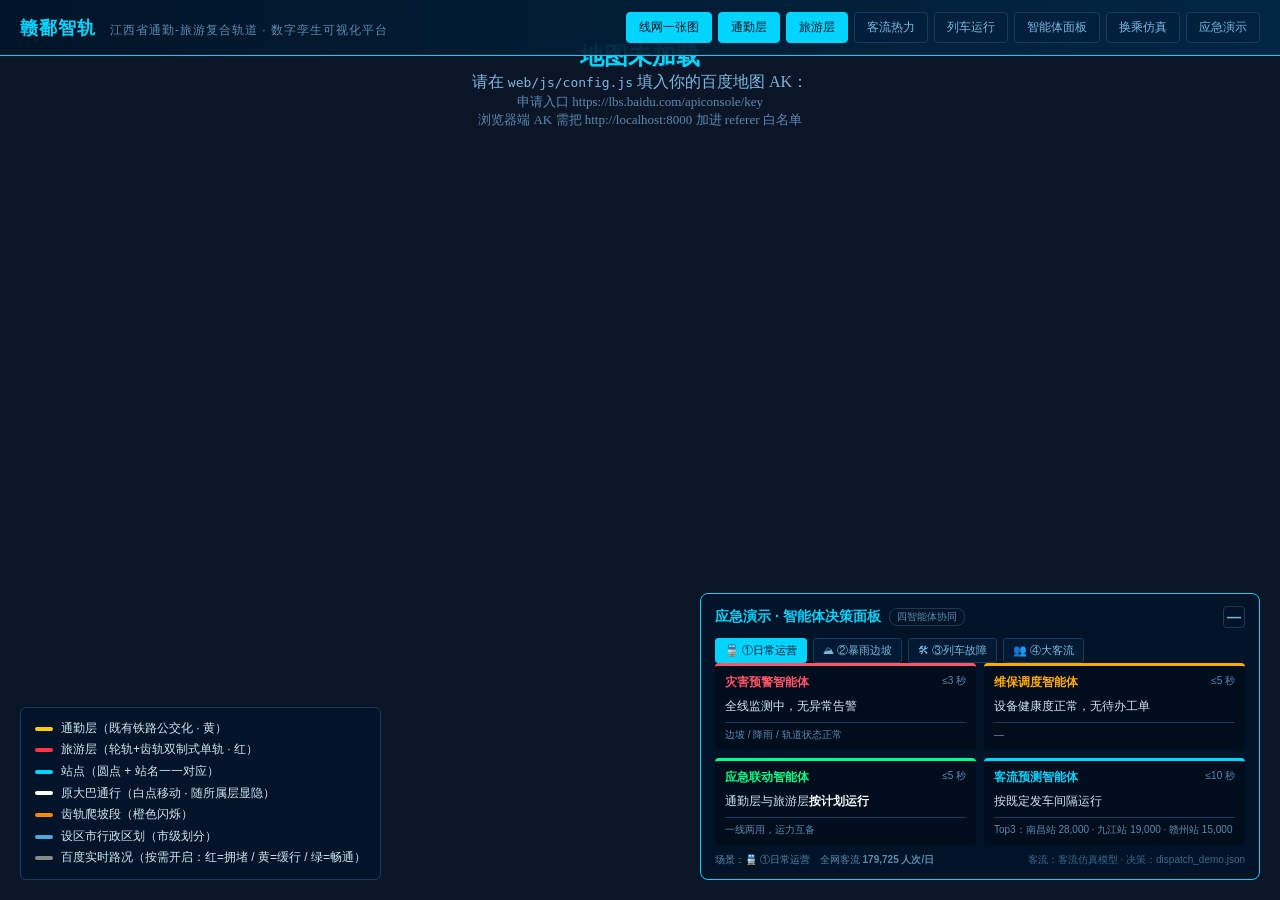
==== bmap.html @ 65871fc3 "Add files via upload" ====
<!DOCTYPE html>
<html lang="zh-CN">
<head>
  <meta charset="UTF-8">
  <meta name="viewport" content="width=device-width, initial-scale=1.0">
  <title>赣鄱智轨——线网一张图</title>
  <link rel="stylesheet" href="css/style.css">
  <!-- 1) 先加载配置（含 BMAP_AK + 线路/站点数据） -->
  <script src="js/config.js"></script>
  <!-- 2) 加载模块一基座逻辑（initMap 等） + 各功能模块 -->
  <script src="js/map-base.js"></script>
  <script src="js/heatmap.js"></script>
  <script src="js/agent-panel.js"></script>
  <script src="js/emergency.js"></script>
  <script src="js/train-sim.js"></script>
  <script src="js/transfer-sim.js"></script>
  <script src="js/app.js"></script>
  <!-- 3) 注入百度地图 JSAPI GL（AK 取自 config.js 的 window.GanpoConfig.BMAP_AK）
       ★ 必须用 document.write 在"HTML 解析阶段"同步注入 ★
       为什么不能改成动态 createElement('script')：
       百度 api 返回的脚本内部使用 document.write() 二次追加 getscript。
       动态插入的 script 默认是 async，一旦它加载完成时文档已解析结束，
       其内部的 document.write() 会触发隐式 document.open()，把整页清空
       → 表现为【白屏 / 地图完全不生成】。解析阶段的 document.write 则安全，
       且仍可继续从 config.js 动态读取 AK。 -->
  <script>
    (function () {
      var ak = (window.GanpoConfig && window.GanpoConfig.BMAP_AK) || '';
      document.write(
        '<script type="text/javascript" src="//api.map.baidu.com/api?type=webgl&v=1.0&ak=' +
        encodeURIComponent(ak) + '"><\/script>'
      );
    })();
  </script>
</head>
<body>
  <div id="app">
    <!-- 地图底座 -->
    <div id="map_container"></div>

    <!-- 顶部标题 + 模块导航（app.js 动态构建 6 模块快捷按钮） -->
    <div id="topbar">
      <div class="brand">赣鄱智轨 <small>江西省通勤-旅游复合轨道 · 数字孪生可视化平台</small></div>
      <div id="module-nav"></div>
    </div>

    <!-- 图例 -->
    <div id="legend">
      <div class="item"><span class="swatch" style="background:#ffcc00"></span>通勤层（既有铁路公交化 · 黄）</div>
      <div class="item"><span class="swatch" style="background:#ff3344"></span>旅游层（轮轨+齿轨双制式单轨 · 红）</div>
      <div class="item"><span class="swatch" style="background:#00d4ff"></span>站点（圆点 + 站名一一对应）</div>
      <div class="item"><span class="swatch" style="background:#ffffff"></span>原大巴通行（白点移动 · 随所属层显隐）</div>
      <div class="item"><span class="swatch" style="background:#ff8800"></span>齿轨爬坡段（橙色闪烁）</div>
      <div class="item"><span class="swatch" style="background:#4fa8d8"></span>设区市行政区划（市级划分）</div>
      <div class="item"><span class="swatch" style="background:#888888"></span>百度实时路况（按需开启：红=拥堵 / 黄=缓行 / 绿=畅通）</div>
    </div>
  </div>

  <!-- 热力 / 列车 / 智能体面板 / 换乘 / 应急 的工具栏与面板均由各模块 JS 自行创建，
       此处无需预置容器。 -->

  <!-- 4) 等 DOM 就绪后再初始化地图。
       ★ 不能在 head 里提前调用 ★
       原写法在脚本 onload 时立刻 initMap()，若百度脚本加载快于 body 解析，
       此时 #map_container 尚不存在，new BMapGL.Map('map_container') 直接失败。
       改为 DOMContentLoaded 后调用，保证容器一定存在。 -->
  <script>
    (function () {
      function boot() {
        if (window.initMap) {
          window.initMap();
        } else {
          console.error('[赣鄱智轨] initMap 未定义，map-base.js 可能未加载成功。');
        }
      }
      if (document.readyState === 'loading') {
        document.addEventListener('DOMContentLoaded', boot);
      } else {
        boot();
      }
    })();
  </script>
</body>
</html>
---- css/style.css ----
/* 赣鄱智轨 · 全局样式（科技深蓝） */
* { margin: 0; padding: 0; box-sizing: border-box; }
html, body { width: 100%; height: 100%; overflow: hidden; background: #0a1628;
  font-family: 'Microsoft YaHei', 'PingFang SC', sans-serif; color: #d0e6f5; }

#app { position: relative; width: 100vw; height: 100vh; }

/* —— 顶部标题栏 + 模块导航 —— */
#topbar {
  position: absolute; top: 0; left: 0; right: 0; height: 56px; z-index: 10;
  background: linear-gradient(90deg, rgba(0,20,40,0.92), rgba(0,40,70,0.92));
  border-bottom: 1px solid #00d4ff;
  display: flex; align-items: center; padding: 0 20px; gap: 24px;
}
#topbar .brand { font-size: 18px; font-weight: bold; color: #00d4ff; letter-spacing: 1px; }
#topbar .brand small { color: #5a8ab0; font-weight: normal; font-size: 12px; margin-left: 8px; }
#module-nav { display: flex; gap: 6px; margin-left: auto; }
#module-nav button {
  background: rgba(0,30,60,0.6); border: 1px solid #1a3a5c; color: #7ab8e0;
  padding: 6px 12px; border-radius: 4px; cursor: pointer; font-size: 12px;
  font-family: inherit; transition: all .15s;
}
#module-nav button:hover { border-color: #00d4ff; color: #00d4ff; }
#module-nav button.active { background: #00d4ff; color: #001020; border-color: #00d4ff; }

/* —— 地图容器 —— */
#map_container { position: absolute; top: 0; left: 0; width: 100%; height: 100%; }

/* —— 右侧面板（站点信息 / 智能体面板 / 应急）—— */
#side-panel {
  position: absolute; top: 70px; right: 20px; width: 340px; z-index: 9;
  background: rgba(0,20,40,0.9); border: 1px solid #00d4ff; border-radius: 8px;
  padding: 16px; color: #fff; display: none;
}
#side-panel h3 { color: #00d4ff; margin-bottom: 10px; font-size: 16px; }
#side-panel .row { padding: 6px 0; border-bottom: 1px solid #1a3a5c; font-size: 13px; line-height: 1.6; }
#side-panel .row b { color: #00d4ff; }
#side-panel .close {
  position: absolute; top: 8px; right: 12px; cursor: pointer; color: #5a8ab0; font-size: 16px;
}
#side-panel .close:hover { color: #00d4ff; }

/* —— 通用按钮 / 切换条 —— */
.toolbar {
  position: absolute; top: 70px; left: 20px; z-index: 9;
  display: flex; gap: 8px; flex-wrap: wrap; max-width: 460px;
}
.toolbar button {
  background: rgba(0,20,40,0.9); border: 1px solid #00d4ff; color: #00d4ff;
  padding: 7px 14px; border-radius: 4px; cursor: pointer; font-size: 12px; font-family: inherit;
}
.toolbar button:hover { background: rgba(0,60,100,0.9); }
.toolbar button.active { background: #00d4ff; color: #001020; }
.toolbar button.danger { border-color: #ff3344; color: #ff3344; }
.toolbar button.danger.active { background: #ff3344; color: #fff; }

/* —— 图例 —— */
#legend {
  position: absolute; bottom: 20px; left: 20px; z-index: 9;
  background: rgba(0,20,40,0.9); border: 1px solid #1a3a5c; border-radius: 6px;
  padding: 10px 14px; font-size: 12px; line-height: 1.8;
}
#legend .item { display: flex; align-items: center; gap: 8px; }
#legend .swatch { width: 18px; height: 4px; border-radius: 2px; }

/* —— 智能体决策面板 —— */
#agent-panel {
  position: absolute; bottom: 20px; right: 20px; z-index: 9;
  width: 560px; max-width: calc(100vw - 40px);
  background: rgba(0,20,40,0.92); border: 1px solid #00d4ff; border-radius: 8px;
  padding: 12px 14px; color: #fff; font-family: inherit;
}
#agent-panel .ap-head { display: flex; align-items: center; gap: 12px; margin-bottom: 10px; }
#agent-panel .ap-title { color: #00d4ff; font-size: 14px; font-weight: bold; }
#agent-panel .ap-scenarios { display: flex; gap: 6px; flex-wrap: wrap; margin-left: auto; }
#agent-panel .ap-btn {
  background: rgba(0,30,60,0.6); border: 1px solid #1a3a5c; color: #7ab8e0;
  padding: 4px 9px; border-radius: 3px; cursor: pointer; font-size: 11px; font-family: inherit;
}
#agent-panel .ap-btn:hover { border-color: #00d4ff; color: #00d4ff; }
#agent-panel .ap-btn.active { background: #00d4ff; color: #001020; border-color: #00d4ff; }
#agent-panel .ap-cards { display: grid; grid-template-columns: 1fr 1fr; gap: 8px; }
#agent-panel .ap-card {
  flex: 1; background: rgba(0,10,25,0.7); border-top: 3px solid #00d4ff;
  border-radius: 4px; padding: 8px 10px; min-width: 0;
}
#agent-panel .ap-card-name { font-size: 12px; font-weight: bold; margin-bottom: 6px; }
#agent-panel .ap-metric { font-size: 11px; color: #a0c8e0; line-height: 1.7; }
#agent-panel .ap-metric b { color: #fff; }
#agent-panel .ap-reroute { font-size: 11px; color: #ffaa00; margin-top: 4px; }
#agent-panel .ap-reason { font-size: 10px; color: #5a8ab0; line-height: 1.5; margin-top: 6px; border-top: 1px solid #1a3a5c; padding-top: 4px; }
#agent-panel .ap-foot { margin-top: 8px; font-size: 10px; color: #5a8ab0; display: flex; justify-content: space-between; }
#agent-panel .ap-source { color: #3a6a90; }

/* —— 折叠隐藏：点标题栏右侧「—」收起为窄条，再点窄条展开 —— */
#agent-panel .ap-head { display: flex; align-items: center; gap: 8px; cursor: pointer; }
#agent-panel .ap-agents-tag { font-size: 10px; color: #5a8ab0;
  border: 1px solid #1a3a5c; border-radius: 8px; padding: 1px 7px; }
#agent-panel .ap-fold { margin-left: auto; width: 22px; height: 22px; line-height: 20px;
  text-align: center; border: 1px solid #1a3a5c; border-radius: 4px;
  color: #7ab8e0; font-weight: bold; font-size: 14px; }
#agent-panel .ap-fold:hover { border-color: #00d4ff; color: #00d4ff; }
#agent-panel.ap-collapsed { width: 230px; padding: 8px 12px; }
#agent-panel.ap-collapsed .ap-body { display: none; }

/* —— 四类智能体卡片新增元素 —— */
#agent-panel .ap-rt { float: right; font-size: 10px; color: #5a8ab0; font-weight: normal; }
#agent-panel .ap-act { font-size: 11.5px; color: #d0e6f5; line-height: 1.65; margin-top: 4px; }
#agent-panel .ap-act b { color: #ffffff; }

/* —— 换乘节点仿真面板 —— */
#transfer-panel {
  position: absolute; top: 70px; left: 20px; z-index: 9; width: 520px;
  background: rgba(0,20,40,0.94); border: 1px solid #00d4ff; border-radius: 8px;
  padding: 12px 14px; color: #fff; display: none; font-family: inherit;
}
#transfer-panel .tp-head { display: flex; align-items: center; margin-bottom: 8px; }
#transfer-panel .tp-title { color: #00d4ff; font-size: 14px; font-weight: bold; }
#transfer-panel .tp-close { margin-left: auto; cursor: pointer; color: #5a8ab0; }
#transfer-panel .tp-close:hover { color: #00d4ff; }
#transfer-panel .tp-modes { display: flex; gap: 6px; margin-bottom: 10px; }
#transfer-panel .tp-modes button {
  background: rgba(0,30,60,0.6); border: 1px solid #1a3a5c; color: #7ab8e0;
  padding: 4px 10px; border-radius: 3px; cursor: pointer; font-size: 11px; font-family: inherit;
}
#transfer-panel .tp-modes button.active { background: #00d4ff; color: #001020; border-color: #00d4ff; }
#transfer-panel .tp-flow { display: flex; align-items: stretch; gap: 6px; }
#transfer-panel .tp-col { flex: 1; display: flex; align-items: center; }
#transfer-panel .tp-node {
  width: 100%; border-radius: 4px; padding: 8px; font-size: 11px; text-align: center;
  background: rgba(0,10,25,0.7); border-top: 3px solid var(--c); color: #d0e6f5;
}
#transfer-panel .tp-val { font-size: 15px; font-weight: bold; color: var(--c); margin-top: 4px; }
#transfer-panel .tp-arrow { flex: 0.8; display: flex; flex-direction: column; justify-content: center; gap: 4px; }
#transfer-panel .tp-bar { height: 8px; border-radius: 4px; background: #00b4ff; transition: width .4s; }
#transfer-panel .tp-label { font-size: 10px; color: #5a8ab0; text-align: center; }
#transfer-panel .tp-note { margin-top: 10px; font-size: 11px; color: #7ab8e0; line-height: 1.5; }
#transfer-panel .tp-note.warn { color: #ff8866; }
#transfer-panel .tp-source { margin-top: 6px; font-size: 10px; color: #3a6a90; }

/* —— 运行仿真 · 方案说明面板（通勤层/旅游层重点线路 + 爬坡技术借鉴）—— */
#run-panel {
  position: absolute; top: 120px; left: 20px; z-index: 9;
  width: 430px; max-width: calc(100vw - 40px);
  max-height: calc(100vh - 330px); overflow-y: auto;
  background: rgba(0,20,40,0.92); border: 1px solid #00d4ff; border-radius: 8px;
  padding: 12px 14px; font-size: 12px; display: none;
}
#run-panel .rp-head { display: flex; align-items: center; margin-bottom: 8px; }
#run-panel .rp-title { color: #00d4ff; font-size: 14px; font-weight: bold; }
#run-panel .rp-close { margin-left: auto; cursor: pointer; color: #5a8ab0; }
#run-panel .rp-close:hover { color: #00d4ff; }
#run-panel .rp-sec { margin-bottom: 10px; }
#run-panel .rp-sec-title { font-size: 12px; font-weight: bold; margin-bottom: 5px; }
#run-panel .rp-item {
  display: flex; gap: 8px; line-height: 1.7; padding: 2px 0;
  border-bottom: 1px dashed rgba(26,58,92,0.8);
}
#run-panel .rp-item b { color: #d0e6f5; flex: 0 0 106px; font-weight: normal; }
#run-panel .rp-item span { color: #7ab8e0; }
#run-panel .rp-table { width: 100%; border-collapse: collapse; font-size: 11px; }
#run-panel .rp-table th {
  background: rgba(0,60,100,0.55); color: #a0c8e0; font-weight: normal;
  padding: 4px 5px; text-align: left; border: 1px solid #1a3a5c;
}
#run-panel .rp-table td { padding: 4px 5px; border: 1px solid #1a3a5c; color: #7ab8e0; line-height: 1.5; }
#run-panel .rp-table td:first-child { color: #ff8800; }
#run-panel .rp-foot { margin-top: 6px; font-size: 10px; color: #3a6a90; }
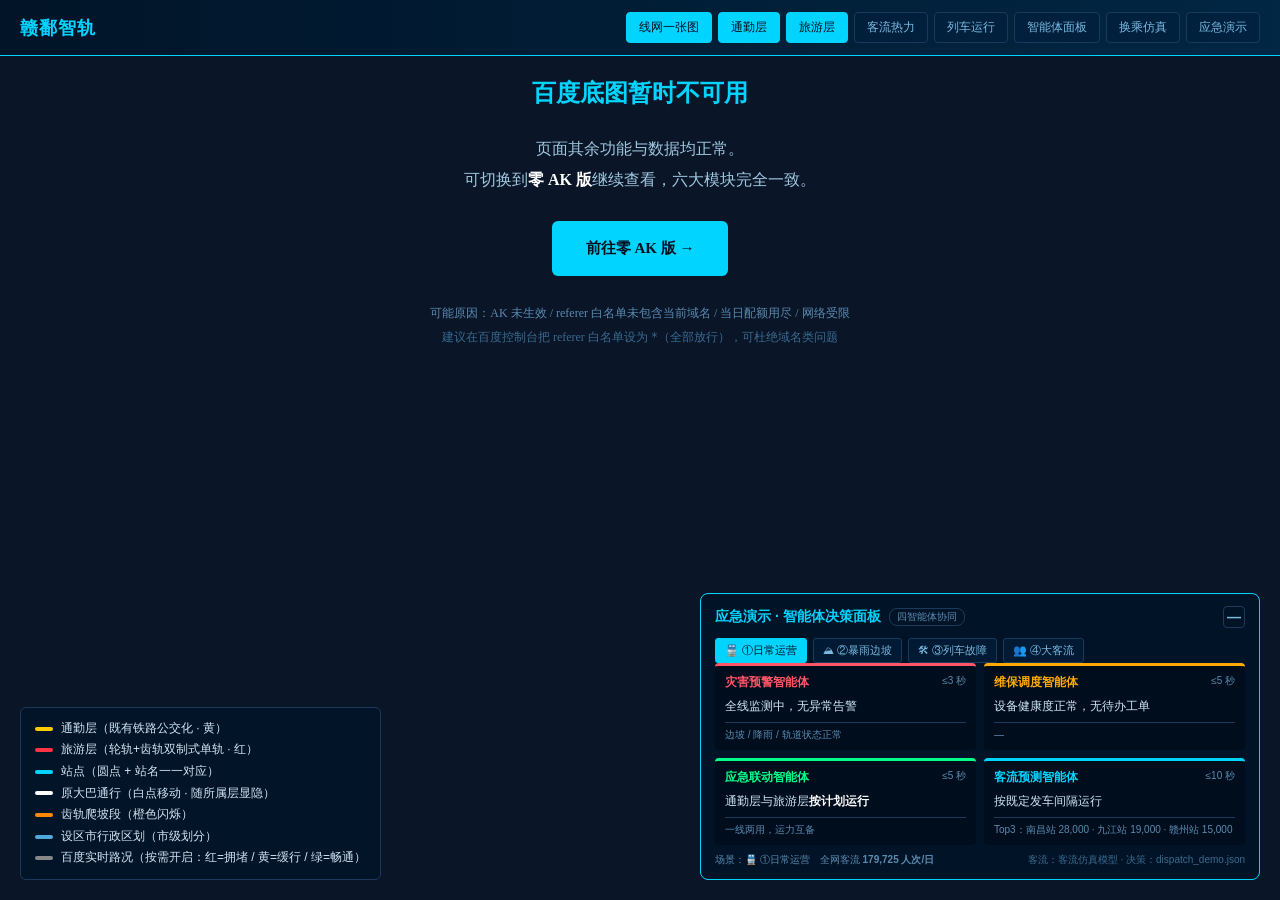
==== commit 53419e60: "Add files via upload" ====
--- a/bmap.html
+++ b/bmap.html
@@ -3,7 +3,7 @@
 <head>
   <meta charset="UTF-8">
   <meta name="viewport" content="width=device-width, initial-scale=1.0">
-  <title>赣鄱智轨——线网一张图</title>
+  <title>赣鄱智轨</title>
   <link rel="stylesheet" href="css/style.css">
   <!-- 1) 先加载配置（含 BMAP_AK + 线路/站点数据） -->
   <script src="js/config.js"></script>
@@ -40,7 +40,7 @@
 
     <!-- 顶部标题 + 模块导航（app.js 动态构建 6 模块快捷按钮） -->
     <div id="topbar">
-      <div class="brand">赣鄱智轨 <small>江西省通勤-旅游复合轨道 · 数字孪生可视化平台</small></div>
+      <div class="brand">赣鄱智轨</div>
       <div id="module-nav"></div>
     </div>
 
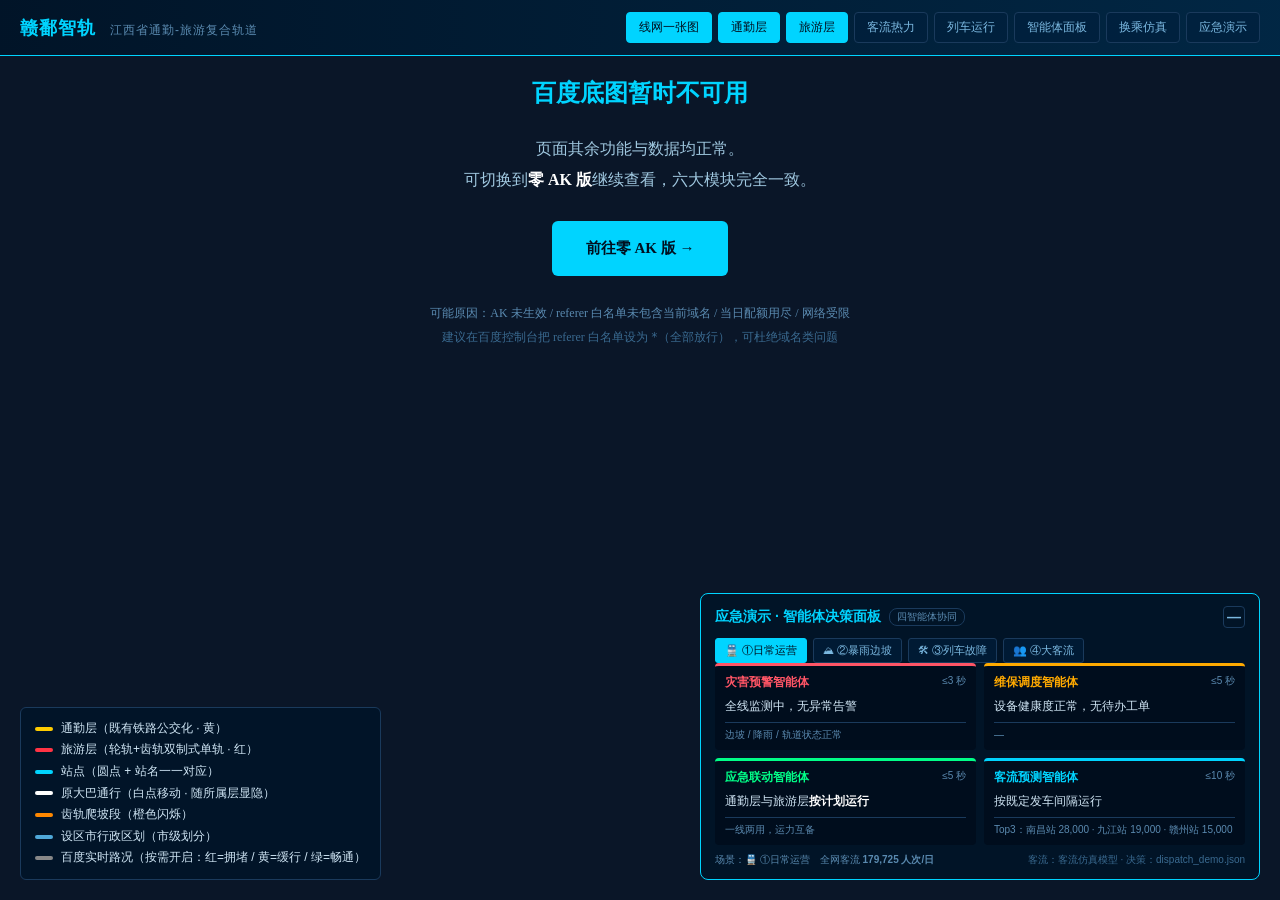
==== commit 5f3b4f2a: "Add files via upload" ====
--- a/bmap.html
+++ b/bmap.html
@@ -40,7 +40,7 @@
 
     <!-- 顶部标题 + 模块导航（app.js 动态构建 6 模块快捷按钮） -->
     <div id="topbar">
-      <div class="brand">赣鄱智轨</div>
+      <div class="brand">赣鄱智轨 <small>江西省通勤-旅游复合轨道</small></div>
       <div id="module-nav"></div>
     </div>
 
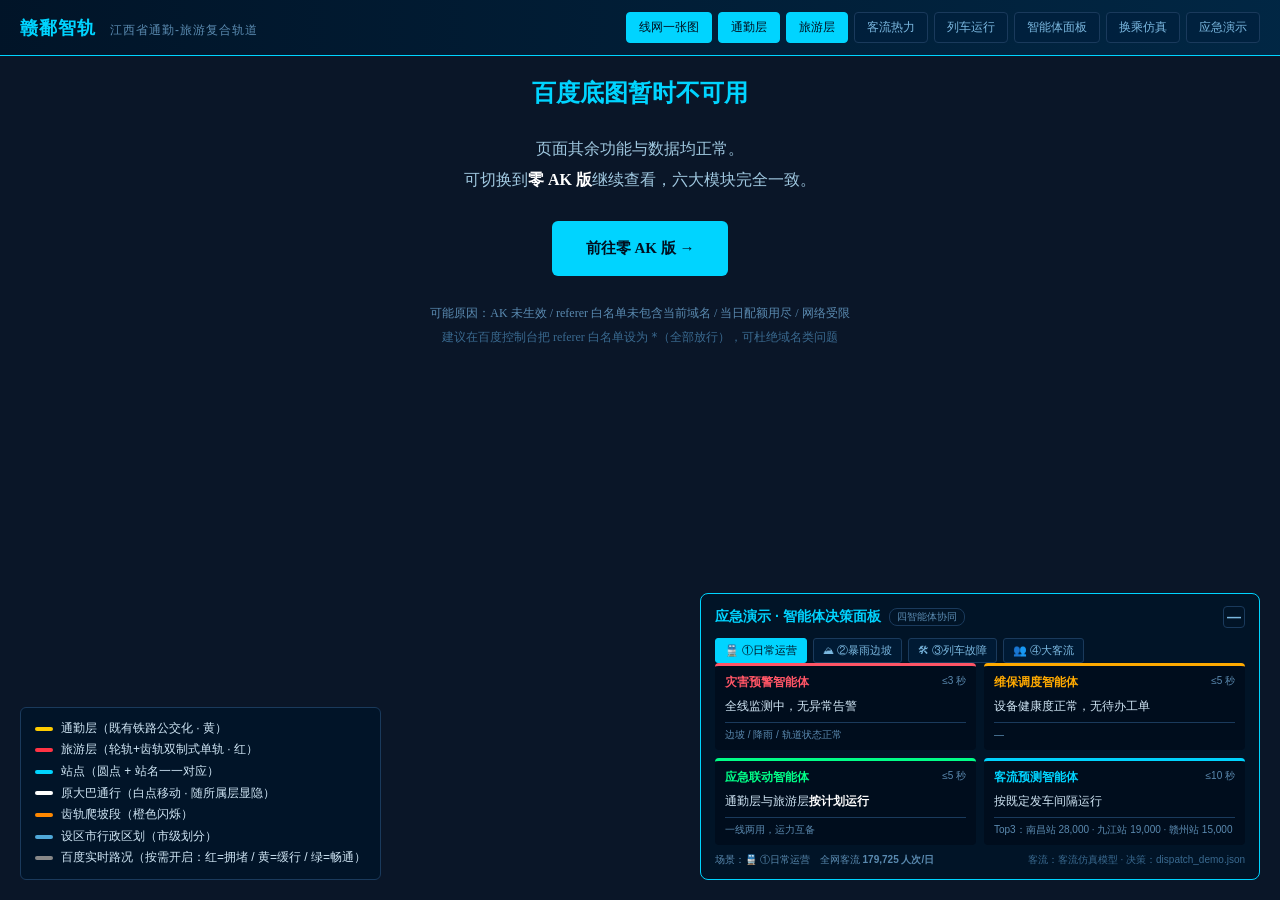
==== commit b7b8cee7: "Add files via upload" ====
--- a/bmap.html
+++ b/bmap.html
@@ -14,6 +14,11 @@
   <script src="js/emergency.js"></script>
   <script src="js/train-sim.js"></script>
   <script src="js/transfer-sim.js"></script>
+  <!-- ★ 制式分段：一键切换“轨道制式”视图（轮轨/单轨/齿轨 + 转换节点 + 景区集散） -->
+  <script src="js/system-lines.js"></script>
+  <!-- ★ 路段流量：区段断面客流拥挤度着色 + 站点/新增站点客流标注
+       （数据：data/flow_{holiday|weekday}.json；新增站点客流为可复核推演） -->
+  <script src="js/flow-layer.js"></script>
   <script src="js/app.js"></script>
   <!-- 3) 注入百度地图 JSAPI GL（AK 取自 config.js 的 window.GanpoConfig.BMAP_AK）
        ★ 必须用 document.write 在"HTML 解析阶段"同步注入 ★
